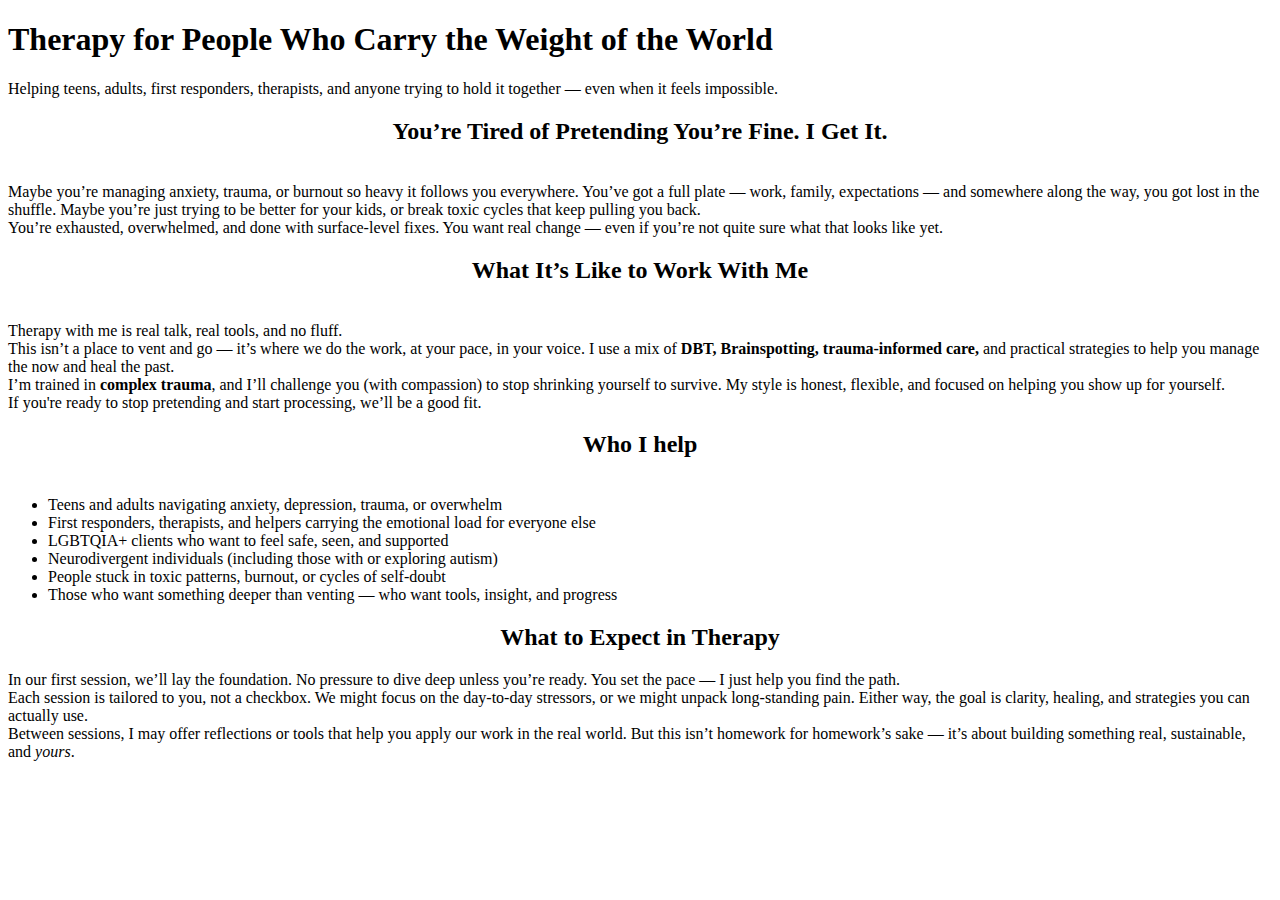
==== index.html @ 46398055 "Update index.html" ====
<!DOCTYPE html>
<html lang="en">
<head>
    <meta charset="UTF-8">
    <meta name="viewport" content="width=device-width, initial-scale=1.0">
    <title>Atypical Therapy</title>
    <link rel="stylesheet" href="styles.css">
</head>
<body>
    <div id="header"></div>
    <main>
        <section class="hero">
            <h1>Therapy for People Who Carry the Weight of the World</h1>
            <p>Helping teens, adults, first responders, therapists, and anyone trying to hold it together — even when it feels impossible.</p>
        </section>
        
        <section class="box-container"> 
            <div class="box-grid">
                <div class="box box1">
                    <h2 style="text-align: center;">You’re Tired of Pretending You’re Fine. I Get It.</h2>
                    <p><br>Maybe you’re managing anxiety, trauma, or burnout so heavy it follows you everywhere. You’ve got a full plate — work, family, expectations — and somewhere along the way, you got lost in the shuffle. Maybe you’re just trying to be better for your kids, or break toxic cycles that keep pulling you back.<br>You’re exhausted, overwhelmed, and done with surface-level fixes. You want real change — even if you’re not quite sure what that looks like yet.<p>
                </div>
                <div class="box box2">
                    <h2 style="text-align: center;">What It’s Like to Work With Me</h2>
                    <p><br>Therapy with me is real talk, real tools, and no fluff.<br>This isn’t a place to vent and go — it’s where we do the work, at your pace, in your voice. I use a mix of <b>DBT, Brainspotting, trauma-informed care,</b> and practical strategies to help you manage the now and heal the past.<br>I’m trained in <b>complex trauma</b>, and I’ll challenge you (with compassion) to stop shrinking yourself to survive. My style is honest, flexible, and focused on helping you show up for yourself.<br>If you're ready to stop pretending and start processing, we’ll be a good fit.<p>
                </div>
                <div class="box box3">
                    <h2 style="text-align: center;">Who I help</h2>
                    <ul>
                        <br>
                        <li>Teens and adults navigating anxiety, depression, trauma, or overwhelm</li>
                        <li>First responders, therapists, and helpers carrying the emotional load for everyone else</li>
                        <li>LGBTQIA+ clients who want to feel safe, seen, and supported</li>
                        <li>Neurodivergent individuals (including those with or exploring autism)</li>
                        <li>People stuck in toxic patterns, burnout, or cycles of self-doubt</li>
                        <li>Those who want something deeper than venting — who want tools, insight, and progress</li>
                    </ul>            
                </div>
            </div>            
        </section>
        
        <div class="box4">
            <h2 style="text-align: center;">What to Expect in Therapy</h2>
            <p>In our first session, we’ll lay the foundation. No pressure to dive deep unless you’re ready. You set the pace — I just help you find the path.<br>Each session is tailored to you, not a checkbox. We might focus on the day-to-day stressors, or we might unpack long-standing pain. Either way, the goal is clarity, healing, and strategies you can actually use.<br> Between sessions, I may offer reflections or tools that help you apply our work in the real world. But this isn’t homework for homework’s sake — it’s about building something real, sustainable, and <em>yours</em>.<p>
        </div>
    </main>
    <div id="footer"></div>

    <script src="scripts.js"></script>
</body>
</html>
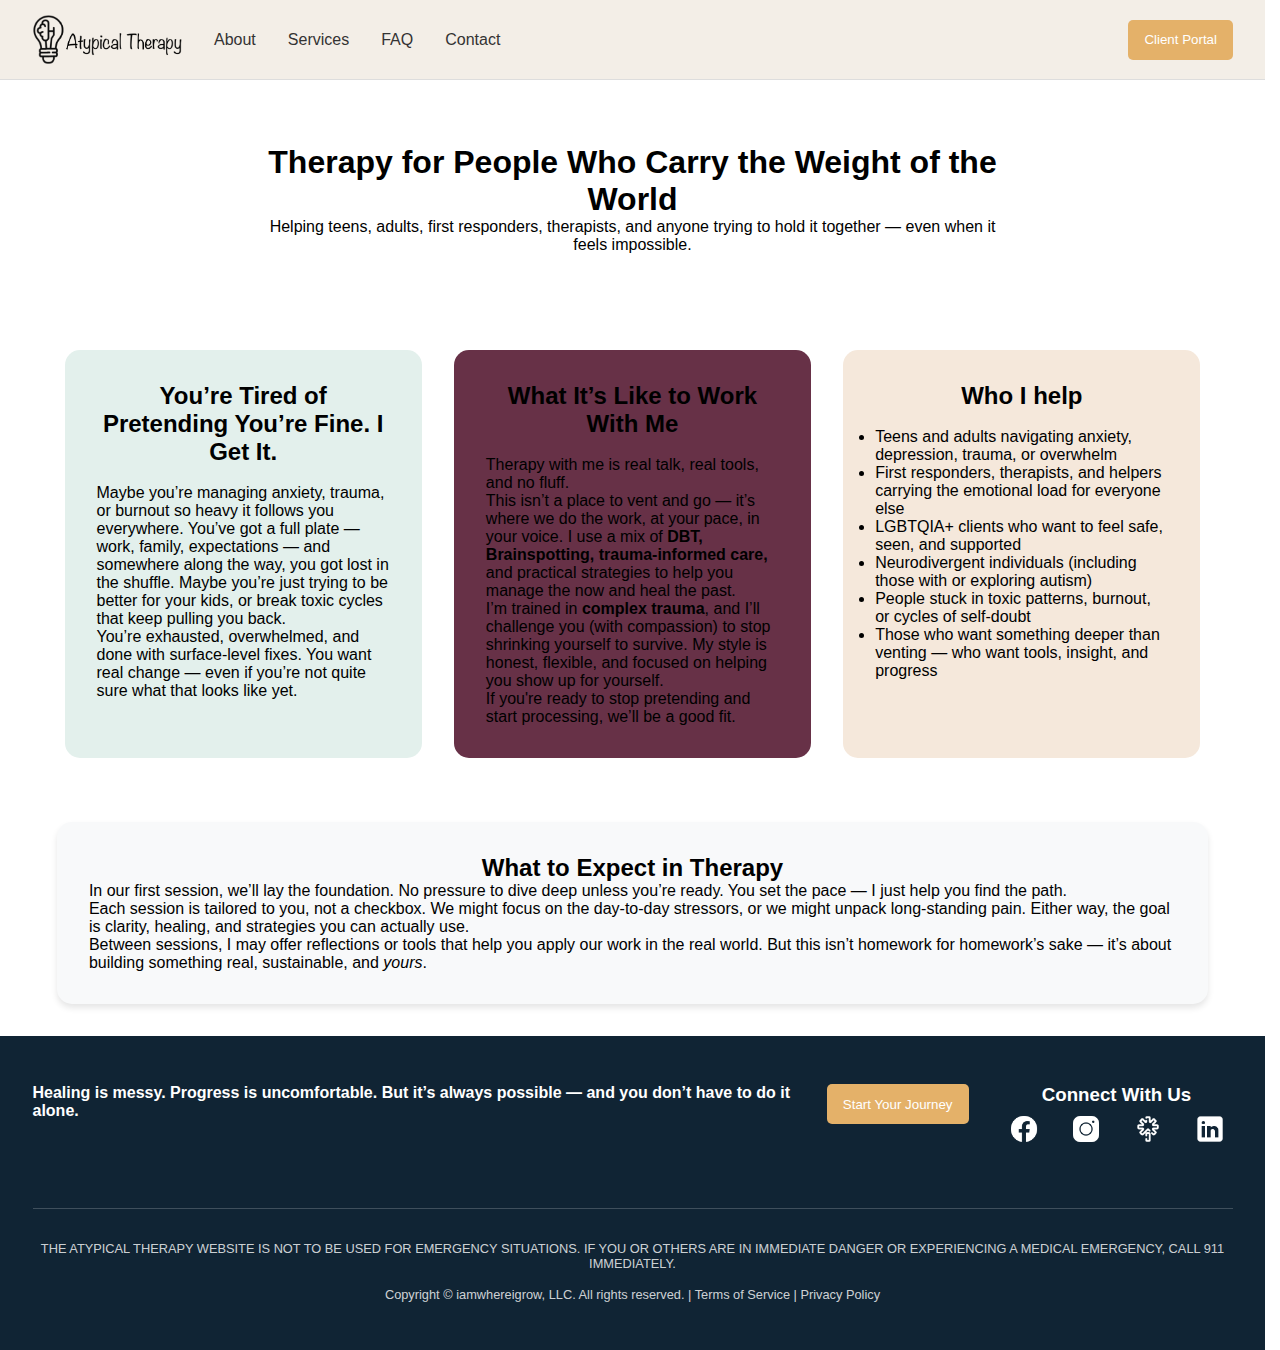
==== commit cf1b6ed3: "Update index.html" ====
--- a/index.html
+++ b/index.html
@@ -4,7 +4,7 @@
     <meta charset="UTF-8">
     <meta name="viewport" content="width=device-width, initial-scale=1.0">
     <title>Atypical Therapy</title>
-    <link rel="stylesheet" href="styles.css">
+    <link rel="stylesheet" href="style.css">
 </head>
 <body>
     <div id="header"></div>
@@ -46,6 +46,6 @@
     </main>
     <div id="footer"></div>
 
-    <script src="scripts.js"></script>
+    <script src="script.js"></script>
 </body>
 </html>
--- a/style.css
+++ b/style.css
@@ -0,0 +1,316 @@
+    /* Reset and Base Styles */
+    * {
+        margin: 0;
+        padding: 0;
+        box-sizing: border-box;
+        font-family: 'Arial', sans-serif;
+    }
+
+    html {
+        scrollbar-gutter: stable;
+    }
+
+    /* Header Styles */
+    .header {
+        height: 80px;
+        display: flex;
+        justify-content: space-between;
+        align-items: center;
+        padding: 0 2rem;
+        border-bottom: 1px solid #ddd;
+        position: relative;
+        background-color: #f3eee7;
+    }
+
+    .header-left {
+        display: flex;
+        align-items: center;
+        gap: 2rem; /* Space between logo and nav links */
+        background-color: #f3eee7;
+    }
+
+    .logo {
+        width: 150px;
+        height: auto;
+        background-color: #f3eee7;
+    }
+
+    /* Client Portal Button */
+    .button {
+        padding: 0.5rem 1rem;
+        background: #E4B169;
+        color: white;
+        border: none;
+        border-radius: 5px;
+        height: 40px;
+        transition: all 0.3s ease;
+        cursor: pointer;
+    }
+
+    .client-portal:hover {
+        background: #006735;
+    }
+
+    /* Desktop Navigation */
+    .nav-links {
+        display: flex;
+        gap: 2rem;
+        list-style: none;
+        margin: 0;
+        padding: 0;
+        background-color: #f3eee7;
+        /* Remove absolute positioning */
+        position: static;
+        transform: none;
+        left: auto;
+    }
+
+    .nav-links a {
+        color: #333;
+        text-decoration: none;
+        transition: color 0.3s ease;
+        font-weight: 500;
+        background-color: #f3eee7;
+    }
+
+    .nav-links a:hover {
+        color: #2596be;
+    }
+    
+    .header-right {
+        display: flex;
+        align-items: center;
+        gap: 2rem;
+    }
+
+    /* Mobile Navigation */
+    .hamburger {
+        display: none;
+        background: none;
+        border: none;
+        cursor: pointer;
+        padding: 20px;
+        z-index: 100;
+        background-color: #FFFFFF;
+    }
+
+    .hamburger span {
+        display: block;
+        width: 25px;
+        height: 3px;
+        background: #000;
+        margin: 5px 0;
+        transition: all 0.3s ease;
+        
+    }
+
+    .menu-dropdown {
+        display: none;
+        position: absolute;
+        top: 100%;
+        right: 0;
+        width: 250px;
+        background: #ffffff;
+        box-shadow: 0 8px 16px rgba(0,0,0,0.1);
+        padding: 1rem;
+        z-index: 99;
+    }
+
+    .menu-dropdown.active {
+        display: block;
+    }
+
+    .menu-dropdown a {
+        display: block;
+        padding: 12px 16px;
+        color: #333;
+        text-decoration: none;
+        transition: all 0.2s ease;
+        border-radius: 4px;
+        background-color: #FFFFFF;
+
+    }
+
+    .menu-dropdown a:hover {
+        background: #f0f4f8;
+        color: #2596be;
+        transform: translateX(4px);
+    }
+
+    /* Hamburger Animation */
+    .hamburger.active span:nth-child(1) {
+        transform: rotate(45deg) translate(9px, 9px);
+    }
+
+    .hamburger.active span:nth-child(2) {
+        opacity: 0;
+    }
+
+    .hamburger.active span:nth-child(3) {
+        transform: rotate(-45deg) translate(9px, -9px);
+    }
+
+    /* Main Content Styles */
+    .hero {
+        text-align: center;
+        padding: 4rem 2rem;
+        max-width: 800px;
+        margin: 0 auto;
+    }
+
+    .box-grid {
+        display: flex;
+        gap: 2rem;
+        padding: 2rem;
+        max-width: 1200px;
+        margin: 0 auto;
+    }
+
+    .box {
+        flex: 1;
+        padding: 2rem;
+        border-radius: 15px;
+        min-height: 400px;
+    }
+
+    .box1 { background: #e3f0ec; }
+    .box2 { background: #673147; }
+    .box3 { background: #f5e8db; }
+
+    .box4 {
+        max-width: 1200px;
+        width: 91%;
+        margin: 2rem auto;
+        padding: 2rem;
+        border-radius: 15px;
+        background: #f8f9fa;
+        box-shadow: 0 4px 6px rgba(0,0,0,0.1);
+
+    }
+
+    /* Footer CTA */
+    .footer-cta {
+        background: #102434;
+        padding: 3rem 2rem;
+        color: white;
+        display: flex;
+        flex-direction: column;
+        align-items: center;
+        gap: 2rem;
+    }
+    
+.cta-content {
+    width: 100%;
+    max-width: 1200px;
+    display: flex;
+    justify-content: space-between;
+    align-items: flex-start;
+    gap: 2rem;
+    flex-wrap: wrap; /* Add this */
+}
+    
+    .cta-text {
+        flex: 2;
+        text-align: left;
+    }
+    
+    .cta-button {
+        flex: 1;
+        max-width: 200px;
+    }
+    
+.social-box {
+    display: flex;
+    flex-direction: column;
+    align-items: flex-end;
+    margin-left: auto; /* Add this */
+}
+
+.social-icons {
+    display: flex;
+    gap: 1rem;
+    margin-top: 0.5rem;
+}
+    
+    .social-box h3 {
+        margin-bottom: 0; /* Remove default margin */
+        align-items: center;
+    }
+    .social-box img {
+        width: 30px;
+        margin: 0; /* Remove horizontal margins */
+        transition: transform 0.3s ease; /* Optional hover effect */
+    }
+    
+    .social-box img:hover {
+        transform: translateY(-2px); /* Optional hover effect */
+    }
+    .disclaimer {
+        width: 100%;
+        max-width: 1200px;
+        text-align: center;
+        font-size: 0.8rem;
+        color: rgba(255,255,255,0.8);
+        padding-top: 2rem;
+        border-top: 1px solid rgba(255,255,255,0.2);
+        margin-top: 2rem;
+    }
+    
+    .social-box img {
+        width: 30px;
+        margin: 0 0.5rem;
+        align-items: center;
+    }
+    .social-box h3 {
+        margin-bottom: 0.5rem; /* Add some space below the text */
+        text-align: center; /* Center the text */
+    }
+
+    /* Mobile Responsive Styles */
+    @media (max-width: 768px) {
+        .header {
+            padding: 0 1rem;
+        }
+
+        .nav-links {
+            display: none;
+        }
+
+        .hamburger {
+            display: flex;
+            flex-direction: column;
+        }
+
+        .client-portal {
+            font-size: 0.9rem;
+        }
+
+        .box-grid {
+            flex-direction: column;
+        }
+
+        .footer-cta {
+            flex-direction: column;
+            text-align: center;
+            padding: 2rem 1rem;
+        }
+        .cta-content {
+            flex-direction: column;
+            text-align: center;
+        }
+        
+        .cta-text {
+            text-align: center;
+        }
+        
+        .social-box {
+            align-items: center;
+            margin-left: 0;
+        
+
+        }
+        .disclaimer {
+            font-size: 0.7rem;
+            padding: 1rem;
+        }
+    }
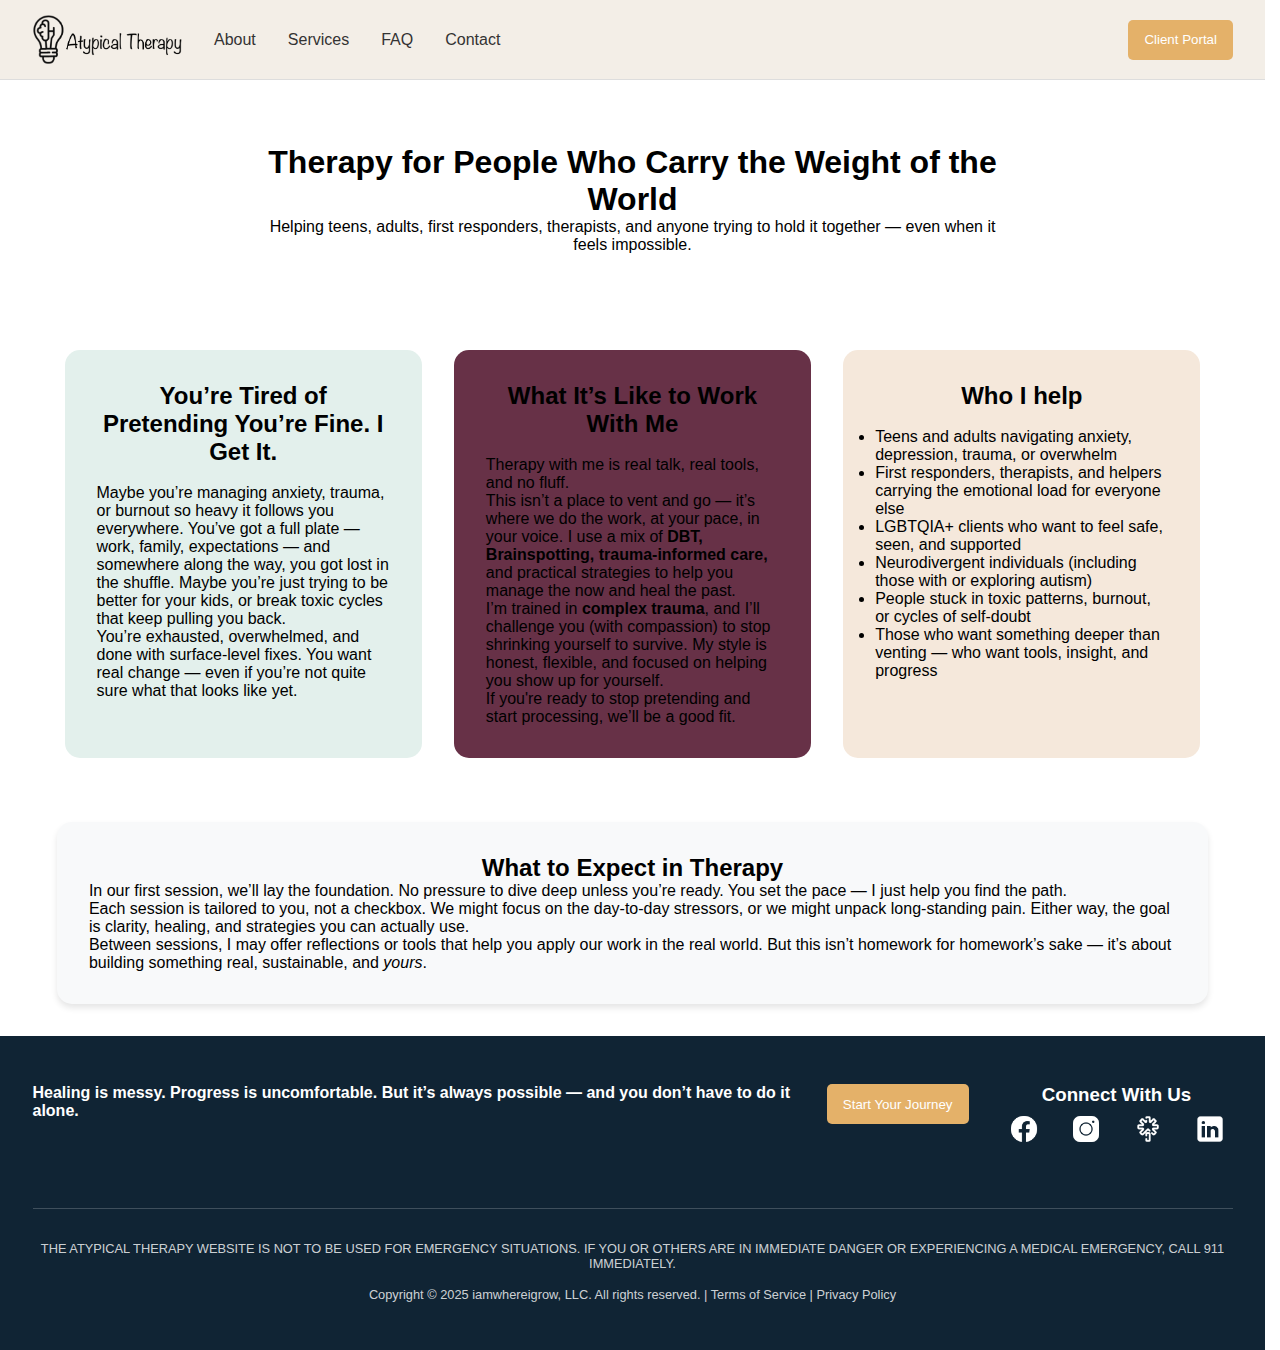
==== commit 7d2ed32e: "Update index.html" ====
--- a/index.html
+++ b/index.html
@@ -4,6 +4,7 @@
     <meta charset="UTF-8">
     <meta name="viewport" content="width=device-width, initial-scale=1.0">
     <title>Atypical Therapy</title>
+    <link rel="icon" type="image/x-icon" href="favicon.ico"> 
     <link rel="stylesheet" href="style.css">
 </head>
 <body>
--- a/style.css
+++ b/style.css
@@ -34,7 +34,11 @@
         height: auto;
         background-color: #f3eee7;
     }
-
+    .ampfp {
+        width: 200px;
+        height: auto;
+        border-radius: 15px;
+    }
     /* Client Portal Button */
     .button {
         padding: 0.5rem 1rem;
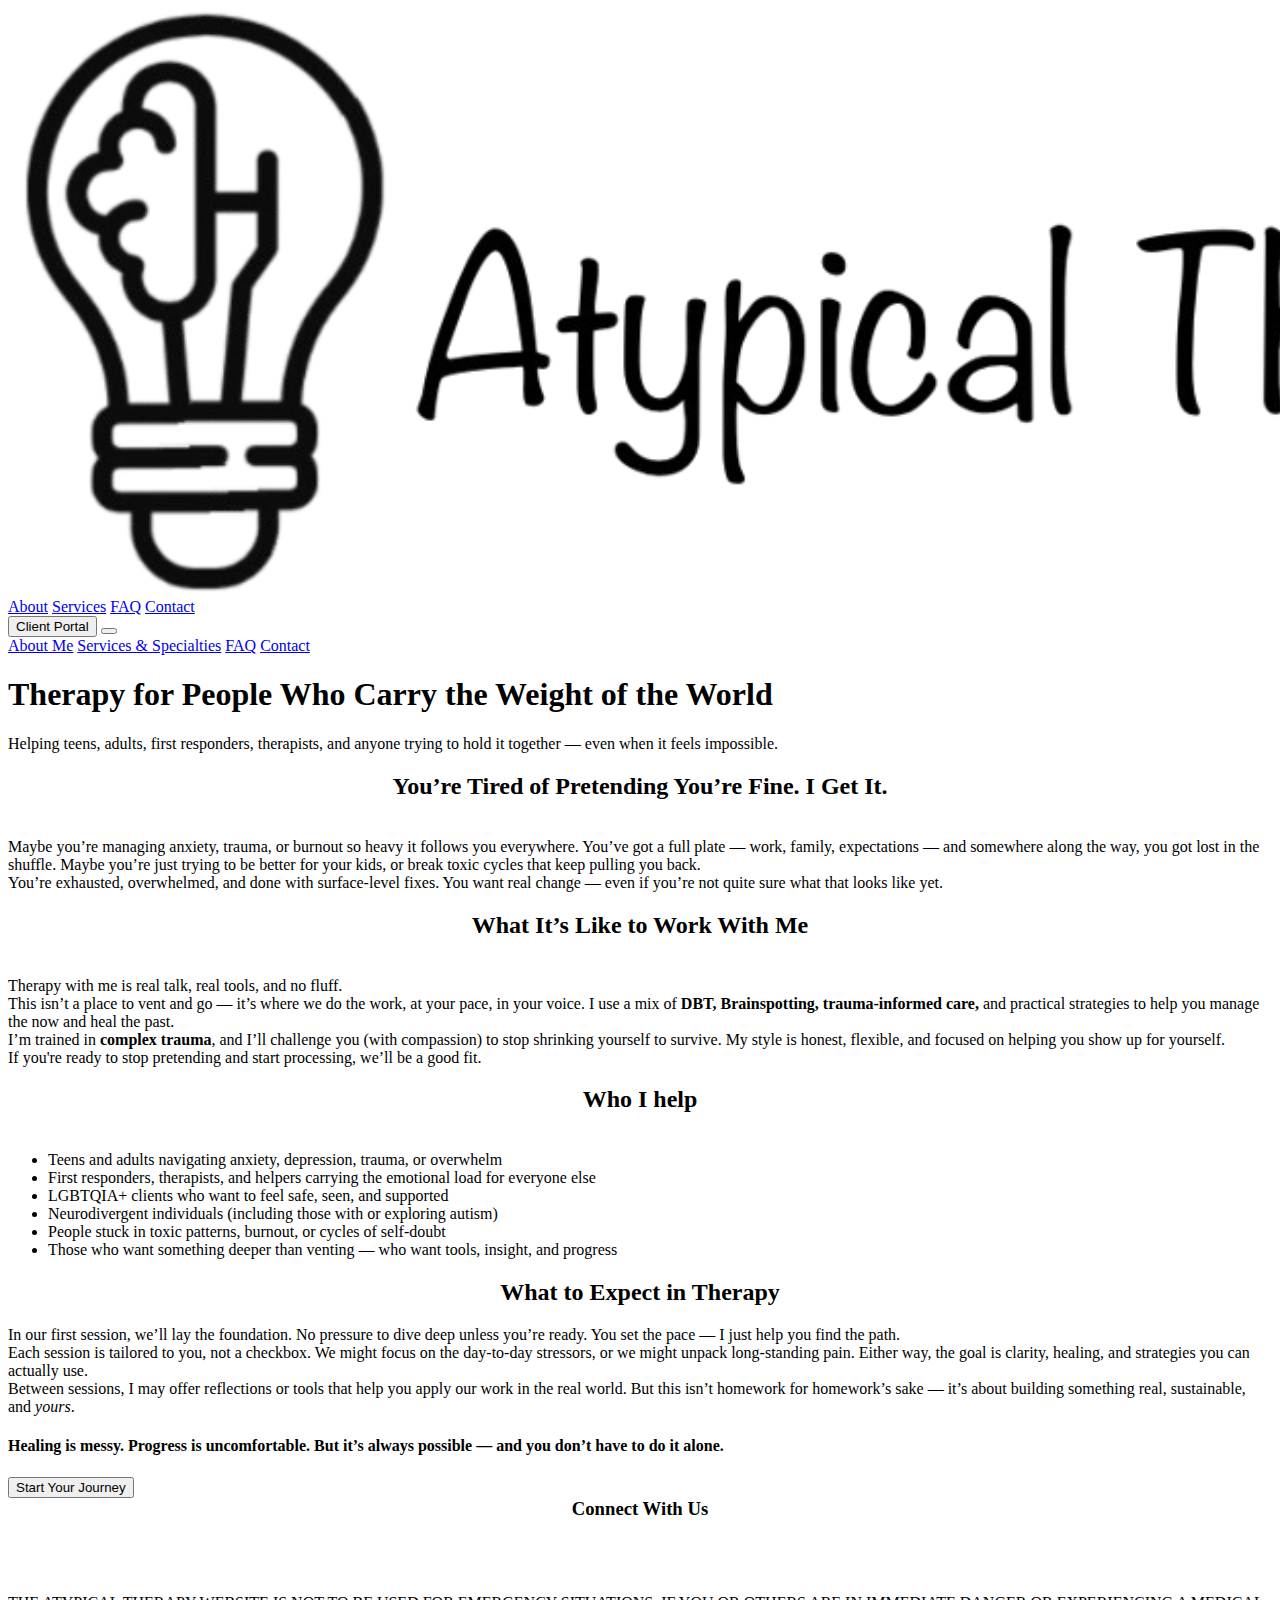
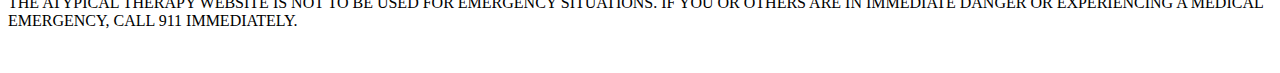
==== commit 39dd3d0e: "Update index.html" ====
--- a/index.html
+++ b/index.html
@@ -5,7 +5,11 @@
     <meta name="viewport" content="width=device-width, initial-scale=1.0">
     <title>Atypical Therapy</title>
     <link rel="icon" type="image/x-icon" href="favicon.ico"> 
-    <link rel="stylesheet" href="style.css">
+    <link rel="icon" href="favicon.ico" type="image/x-icon">
+    <link rel="icon" type="image/png" sizes="32x32" href="favicon-32x32.png">
+    <link rel="icon" type="image/png" sizes="16x16" href="favicon-16x16.png">
+    <link rel="apple-touch-icon" sizes="180x180" href="apple-touch-icon.png">
+    <link rel="manifest" href="site.webmanifest">
 </head>
 <body>
     <div id="header"></div>
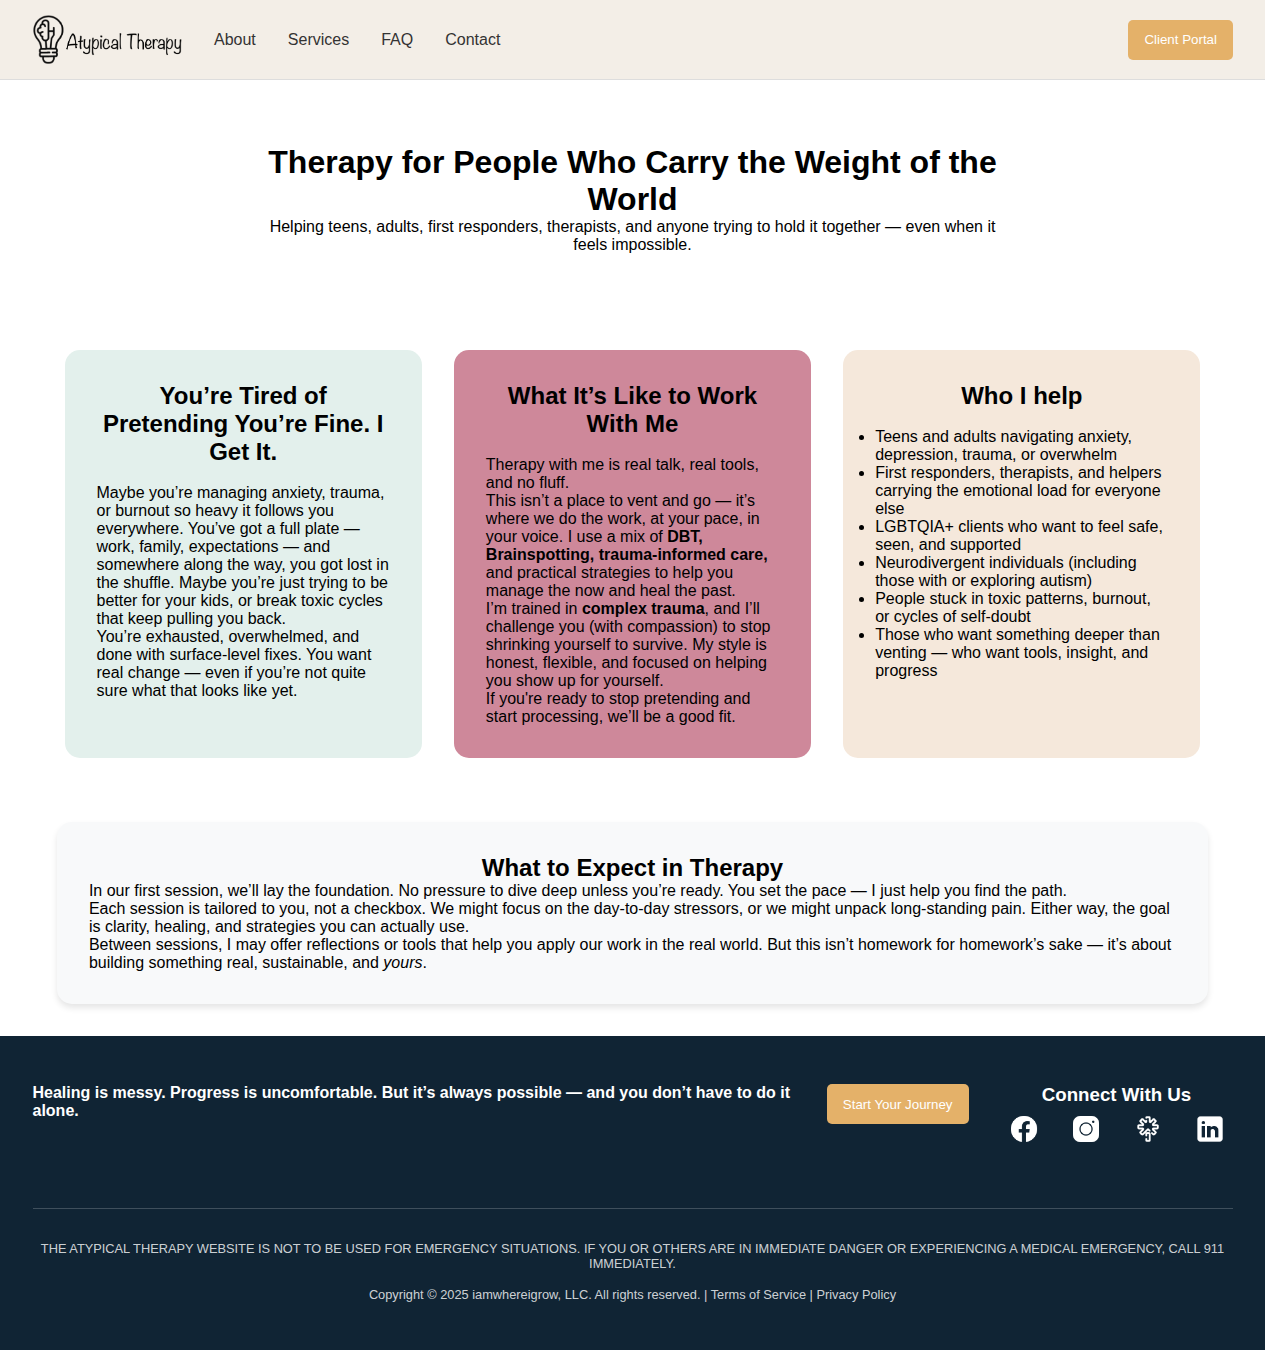
==== commit 8cee5bec: "Update index.html" ====
--- a/index.html
+++ b/index.html
@@ -10,6 +10,8 @@
     <link rel="icon" type="image/png" sizes="16x16" href="favicon-16x16.png">
     <link rel="apple-touch-icon" sizes="180x180" href="apple-touch-icon.png">
     <link rel="manifest" href="site.webmanifest">
+    <link rel="stylesheet" href="style.css">
+
 </head>
 <body>
     <div id="header"></div>
--- a/style.css
+++ b/style.css
@@ -0,0 +1,320 @@
+    /* Reset and Base Styles */
+    * {
+        margin: 0;
+        padding: 0;
+        box-sizing: border-box;
+        font-family: 'Arial', sans-serif;
+    }
+
+    html {
+        scrollbar-gutter: stable;
+    }
+
+    /* Header Styles */
+    .header {
+        height: 80px;
+        display: flex;
+        justify-content: space-between;
+        align-items: center;
+        padding: 0 2rem;
+        border-bottom: 1px solid #ddd;
+        position: relative;
+        background-color: #f3eee7;
+    }
+
+    .header-left {
+        display: flex;
+        align-items: center;
+        gap: 2rem; /* Space between logo and nav links */
+        background-color: #f3eee7;
+    }
+
+    .logo {
+        width: 150px;
+        height: auto;
+        background-color: #f3eee7;
+    }
+    .ampfp {
+        width: 200px;
+        height: auto;
+        border-radius: 15px;
+    }
+    /* Client Portal Button */
+    .button {
+        padding: 0.5rem 1rem;
+        background: #E4B169;
+        color: white;
+        border: none;
+        border-radius: 5px;
+        height: 40px;
+        transition: all 0.3s ease;
+        cursor: pointer;
+    }
+
+    .client-portal:hover {
+        background: #006735;
+    }
+
+    /* Desktop Navigation */
+    .nav-links {
+        display: flex;
+        gap: 2rem;
+        list-style: none;
+        margin: 0;
+        padding: 0;
+        background-color: #f3eee7;
+        /* Remove absolute positioning */
+        position: static;
+        transform: none;
+        left: auto;
+    }
+
+    .nav-links a {
+        color: #333;
+        text-decoration: none;
+        transition: color 0.3s ease;
+        font-weight: 500;
+        background-color: #f3eee7;
+    }
+
+    .nav-links a:hover {
+        color: #2596be;
+    }
+    
+    .header-right {
+        display: flex;
+        align-items: center;
+        gap: 2rem;
+    }
+
+    /* Mobile Navigation */
+    .hamburger {
+        display: none;
+        background: none;
+        border: none;
+        cursor: pointer;
+        padding: 20px;
+        z-index: 100;
+        background-color: #FFFFFF;
+    }
+
+    .hamburger span {
+        display: block;
+        width: 25px;
+        height: 3px;
+        background: #000;
+        margin: 5px 0;
+        transition: all 0.3s ease;
+        
+    }
+
+    .menu-dropdown {
+        display: none;
+        position: absolute;
+        top: 100%;
+        right: 0;
+        width: 250px;
+        background: #ffffff;
+        box-shadow: 0 8px 16px rgba(0,0,0,0.1);
+        padding: 1rem;
+        z-index: 99;
+    }
+
+    .menu-dropdown.active {
+        display: block;
+    }
+
+    .menu-dropdown a {
+        display: block;
+        padding: 12px 16px;
+        color: #333;
+        text-decoration: none;
+        transition: all 0.2s ease;
+        border-radius: 4px;
+        background-color: #FFFFFF;
+
+    }
+
+    .menu-dropdown a:hover {
+        background: #f0f4f8;
+        color: #2596be;
+        transform: translateX(4px);
+    }
+
+    /* Hamburger Animation */
+    .hamburger.active span:nth-child(1) {
+        transform: rotate(45deg) translate(9px, 9px);
+    }
+
+    .hamburger.active span:nth-child(2) {
+        opacity: 0;
+    }
+
+    .hamburger.active span:nth-child(3) {
+        transform: rotate(-45deg) translate(9px, -9px);
+    }
+
+    /* Main Content Styles */
+    .hero {
+        text-align: center;
+        padding: 4rem 2rem;
+        max-width: 800px;
+        margin: 0 auto;
+    }
+
+    .box-grid {
+        display: flex;
+        gap: 2rem;
+        padding: 2rem;
+        max-width: 1200px;
+        margin: 0 auto;
+    }
+
+    .box {
+        flex: 1;
+        padding: 2rem;
+        border-radius: 15px;
+        min-height: 400px;
+    }
+
+    .box1 { background: #e3f0ec; }
+    .box2 { background: #CE889A; }
+    .box3 { background: #f5e8db; }
+
+    .box4 {
+        max-width: 1200px;
+        width: 91%;
+        margin: 2rem auto;
+        padding: 2rem;
+        border-radius: 15px;
+        background: #f8f9fa;
+        box-shadow: 0 4px 6px rgba(0,0,0,0.1);
+
+    }
+
+    /* Footer CTA */
+    .footer-cta {
+        background: #102434;
+        padding: 3rem 2rem;
+        color: white;
+        display: flex;
+        flex-direction: column;
+        align-items: center;
+        gap: 2rem;
+    }
+    
+.cta-content {
+    width: 100%;
+    max-width: 1200px;
+    display: flex;
+    justify-content: space-between;
+    align-items: flex-start;
+    gap: 2rem;
+    flex-wrap: wrap; /* Add this */
+}
+    
+    .cta-text {
+        flex: 2;
+        text-align: left;
+    }
+    
+    .cta-button {
+        flex: 1;
+        max-width: 200px;
+    }
+    
+.social-box {
+    display: flex;
+    flex-direction: column;
+    align-items: flex-end;
+    margin-left: auto; /* Add this */
+}
+
+.social-icons {
+    display: flex;
+    gap: 1rem;
+    margin-top: 0.5rem;
+}
+    
+    .social-box h3 {
+        margin-bottom: 0; /* Remove default margin */
+        align-items: center;
+    }
+    .social-box img {
+        width: 30px;
+        margin: 0; /* Remove horizontal margins */
+        transition: transform 0.3s ease; /* Optional hover effect */
+    }
+    
+    .social-box img:hover {
+        transform: translateY(-2px); /* Optional hover effect */
+    }
+    .disclaimer {
+        width: 100%;
+        max-width: 1200px;
+        text-align: center;
+        font-size: 0.8rem;
+        color: rgba(255,255,255,0.8);
+        padding-top: 2rem;
+        border-top: 1px solid rgba(255,255,255,0.2);
+        margin-top: 2rem;
+    }
+    
+    .social-box img {
+        width: 30px;
+        margin: 0 0.5rem;
+        align-items: center;
+    }
+    .social-box h3 {
+        margin-bottom: 0.5rem; /* Add some space below the text */
+        text-align: center; /* Center the text */
+    }
+
+    /* Mobile Responsive Styles */
+    @media (max-width: 768px) {
+        .header {
+            padding: 0 1rem;
+        }
+
+        .nav-links {
+            display: none;
+        }
+
+        .hamburger {
+            display: flex;
+            flex-direction: column;
+        }
+
+        .client-portal {
+            font-size: 0.9rem;
+        }
+
+        .box-grid {
+            flex-direction: column;
+        }
+
+        .footer-cta {
+            flex-direction: column;
+            text-align: center;
+            padding: 2rem 1rem;
+        }
+        .cta-content {
+            flex-direction: column;
+            text-align: center;
+        }
+        
+        .cta-text {
+            text-align: center;
+        }
+        
+        .social-box {
+            align-items: center;
+            margin-left: 0;
+        
+
+        }
+        .disclaimer {
+            font-size: 0.7rem;
+            padding: 1rem;
+        }
+    }
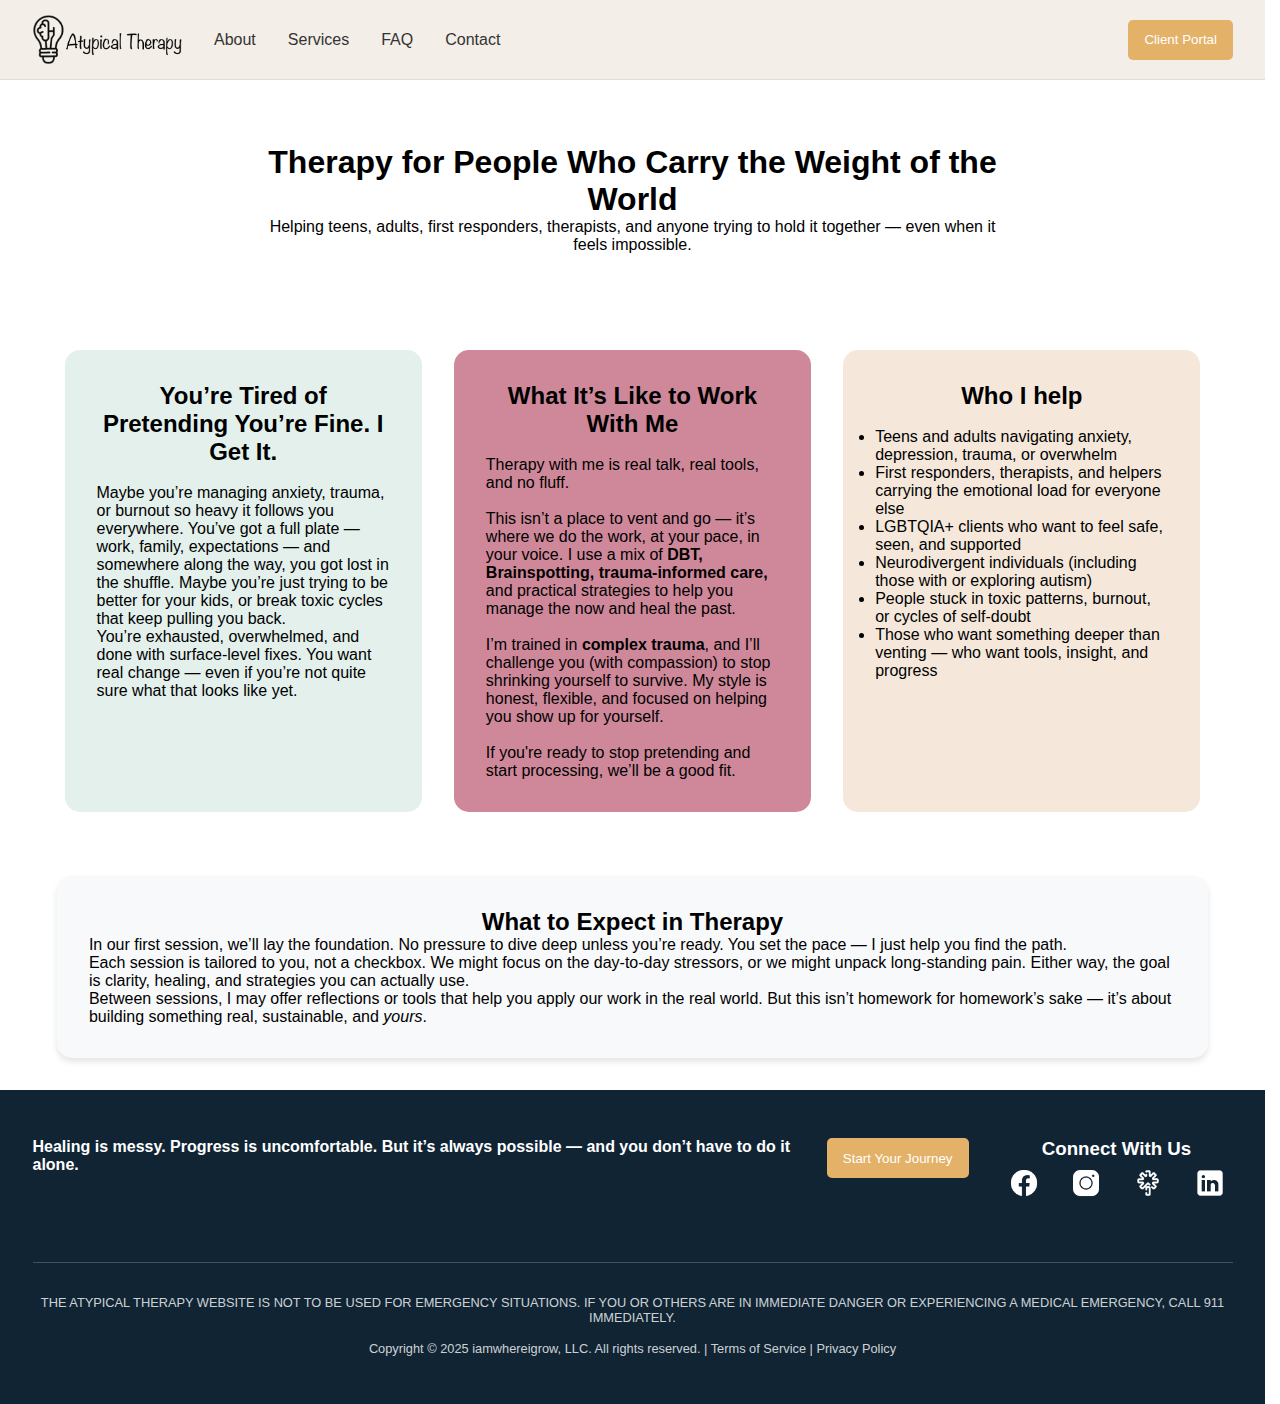
==== commit dae8ef5d: "Update index.html" ====
--- a/index.html
+++ b/index.html
@@ -29,7 +29,7 @@
                 </div>
                 <div class="box box2">
                     <h2 style="text-align: center;">What It’s Like to Work With Me</h2>
-                    <p><br>Therapy with me is real talk, real tools, and no fluff.<br>This isn’t a place to vent and go — it’s where we do the work, at your pace, in your voice. I use a mix of <b>DBT, Brainspotting, trauma-informed care,</b> and practical strategies to help you manage the now and heal the past.<br>I’m trained in <b>complex trauma</b>, and I’ll challenge you (with compassion) to stop shrinking yourself to survive. My style is honest, flexible, and focused on helping you show up for yourself.<br>If you're ready to stop pretending and start processing, we’ll be a good fit.<p>
+                    <p><br>Therapy with me is real talk, real tools, and no fluff.<br><br>This isn’t a place to vent and go — it’s where we do the work, at your pace, in your voice. I use a mix of <b>DBT, Brainspotting, trauma-informed care,</b> and practical strategies to help you manage the now and heal the past.<br><br>I’m trained in <b>complex trauma</b>, and I’ll challenge you (with compassion) to stop shrinking yourself to survive. My style is honest, flexible, and focused on helping you show up for yourself.<br><br>If you're ready to stop pretending and start processing, we’ll be a good fit.<p>
                 </div>
                 <div class="box box3">
                     <h2 style="text-align: center;">Who I help</h2>
--- a/style.css
+++ b/style.css
@@ -49,6 +49,7 @@
         height: 40px;
         transition: all 0.3s ease;
         cursor: pointer;
+        margin-top: 1 rem;
     }
 
     .client-portal:hover {
@@ -174,7 +175,6 @@
         flex: 1;
         padding: 2rem;
         border-radius: 15px;
-        min-height: 400px;
     }
 
     .box1 { background: #e3f0ec; }
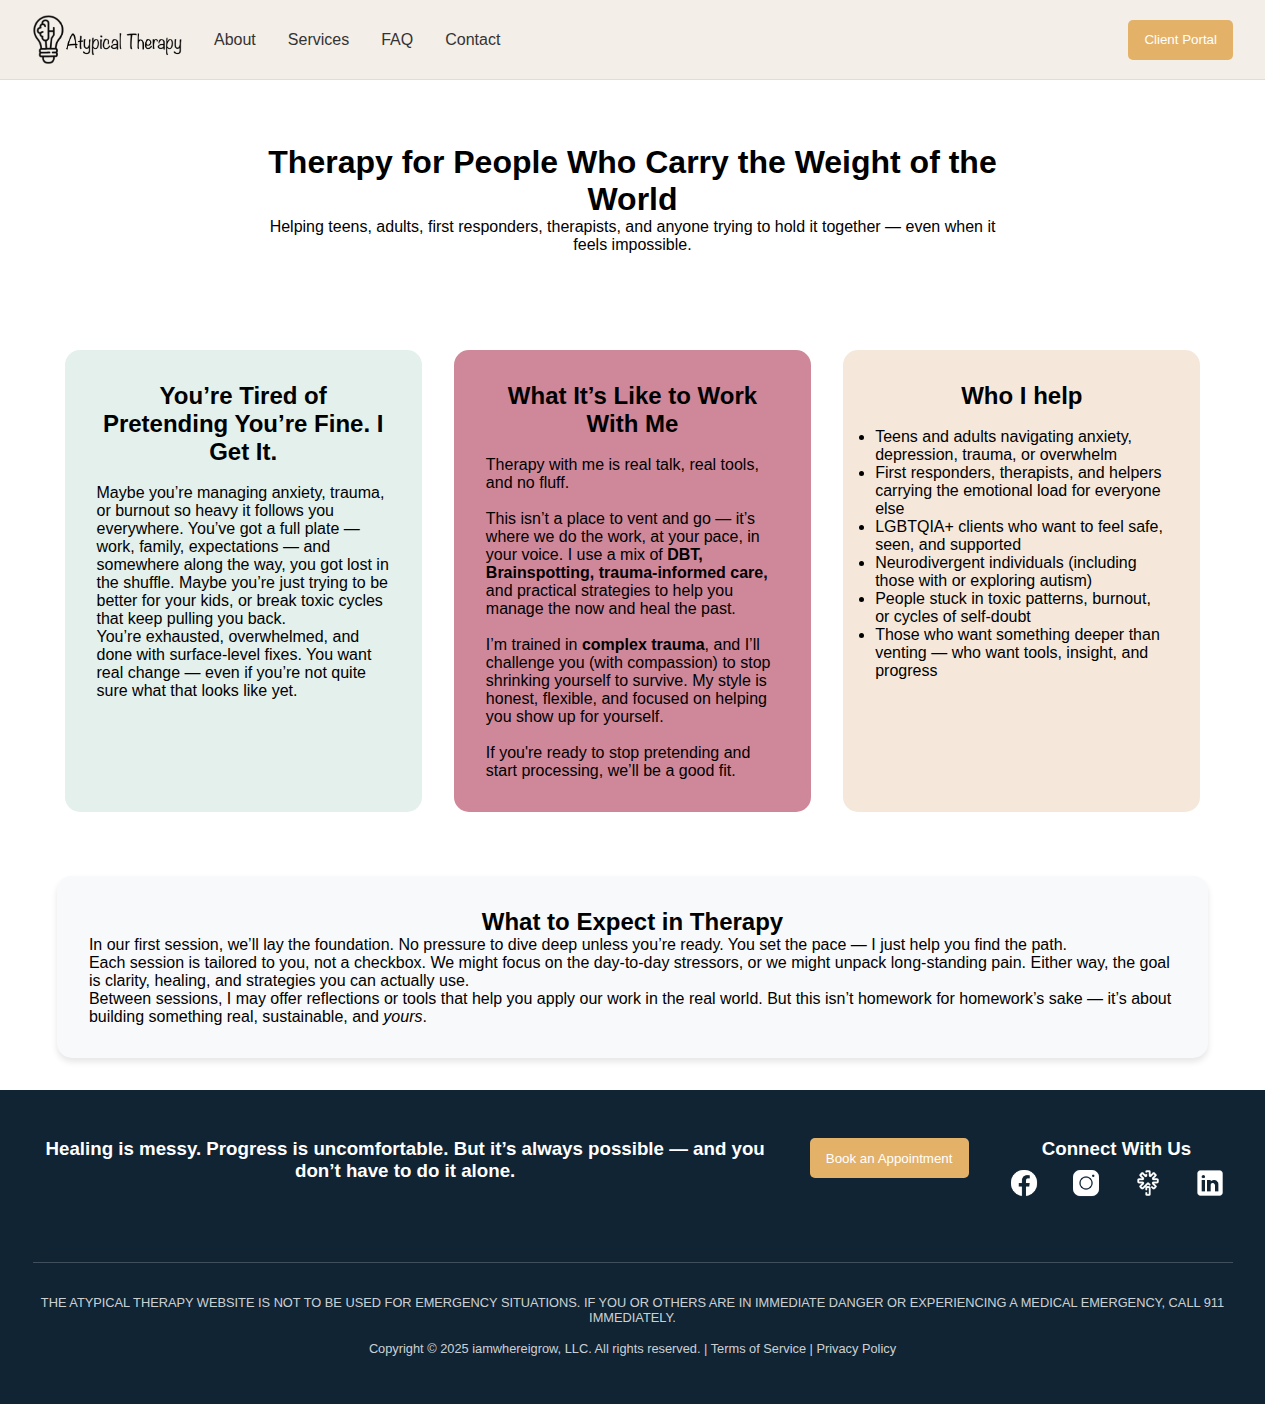
==== commit 730f38d7: "Update index.html" ====
--- a/index.html
+++ b/index.html
@@ -11,6 +11,11 @@
     <link rel="apple-touch-icon" sizes="180x180" href="apple-touch-icon.png">
     <link rel="manifest" href="site.webmanifest">
     <link rel="stylesheet" href="style.css">
+
+    <meta property="og:title" content="Atypical Therapy">
+    <meta property="og:description" content="Therapy for when life is too much">
+    <meta property="og:image" content="https://atypicaltherapy.life/logo_link.png">
+    <meta property="og:url" content="https://atypicaltherapy.life">
 
 </head>
 <body>
--- a/style.css
+++ b/style.css
@@ -38,6 +38,12 @@
         width: 200px;
         height: auto;
         border-radius: 15px;
+        display: block;
+        margin: 0 auto;
+    }
+    .image-container {
+        display: flex;
+        justify-content: center; /* Center the image */
     }
     /* Client Portal Button */
     .button {
@@ -201,17 +207,18 @@
         flex-direction: column;
         align-items: center;
         gap: 2rem;
-    }
-    
-.cta-content {
-    width: 100%;
-    max-width: 1200px;
-    display: flex;
-    justify-content: space-between;
-    align-items: flex-start;
-    gap: 2rem;
-    flex-wrap: wrap; /* Add this */
-}
+        text-align: center;
+    }
+    
+    .cta-content {
+        width: 100%;
+        max-width: 1200px;
+        display: flex;
+        justify-content: space-between;
+        align-items: flex-start;
+        gap: 2rem;
+        flex-wrap: wrap; /* Add this */
+    }
     
     .cta-text {
         flex: 2;
@@ -223,18 +230,18 @@
         max-width: 200px;
     }
     
-.social-box {
-    display: flex;
-    flex-direction: column;
-    align-items: flex-end;
-    margin-left: auto; /* Add this */
-}
-
-.social-icons {
-    display: flex;
-    gap: 1rem;
-    margin-top: 0.5rem;
-}
+    .social-box {
+        display: flex;
+        flex-direction: column;
+        align-items: flex-end;
+        margin-left: auto; /* Add this */
+    }
+
+    .social-icons {
+        display: flex;
+        gap: 1rem;
+        margin-top: 0.5rem;
+    }
     
     .social-box h3 {
         margin-bottom: 0; /* Remove default margin */
